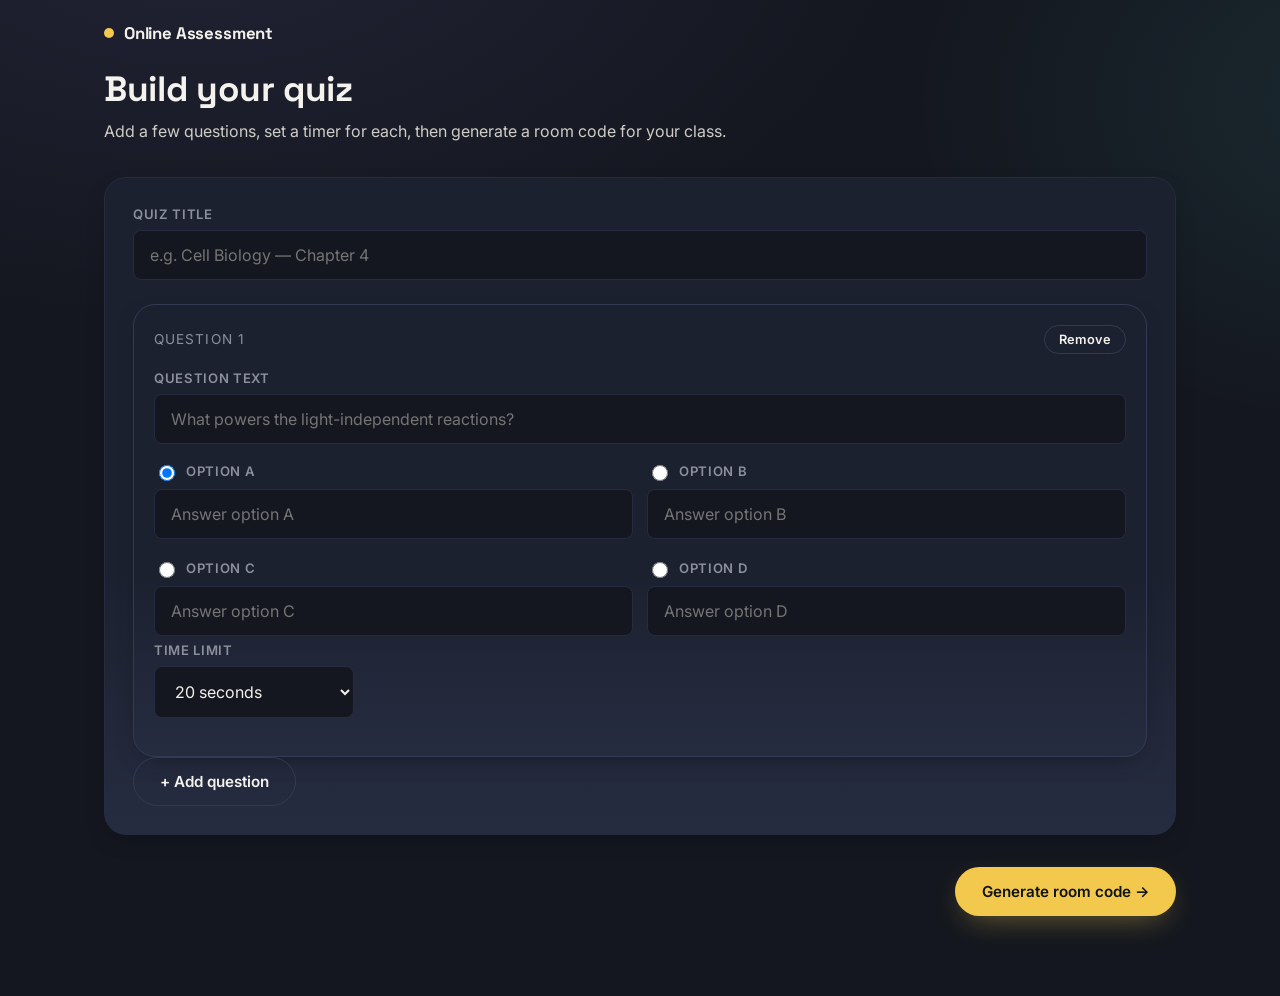
==== online-assessment/teacher.html @ 54f0aced "Initial Kahoot assessment project" ====
<!DOCTYPE html>
<html lang="en">
<head>
<meta charset="UTF-8">
<meta name="viewport" content="width=device-width, initial-scale=1.0">
<title>Teacher Dashboard — Online Assessment</title>
<link rel="stylesheet" href="css/style.css">
</head>
<body>

  <div class="wrap">
    <header class="topbar">
      <a class="brand" href="index.html"><span class="dot"></span> Online&nbsp;Assessment</a>
      <span id="statusChip" class="live-chip hidden"><span class="ld"></span> <span id="statusText">Live</span></span>
    </header>

    <main style="padding-bottom:80px;">

      <!-- ================= BUILD PANEL ================= -->
      <section id="buildPanel">
        <h1 class="reveal" style="font-size:2.2rem;">Build your quiz</h1>
        <p class="reveal mt-8" style="animation-delay:.05s;">Add a few questions, set a timer for each, then generate a room code for your class.</p>

        <div class="card reveal mt-32" style="padding:28px; animation-delay:.1s;">
          <div class="field">
            <label for="quizTitle">Quiz title</label>
            <input id="quizTitle" type="text" placeholder="e.g. Cell Biology — Chapter 4" />
          </div>
          <div id="questionsList"></div>
          <button class="btn btn-ghost" id="addQuestionBtn" type="button">+ Add question</button>
        </div>

        <div class="row mt-32" style="justify-content:flex-end;">
          <button class="btn btn-primary" id="createSessionBtn" type="button">Generate room code →</button>
        </div>
      </section>

      <!-- ================= WAITING ROOM PANEL ================= -->
      <section id="waitPanel" class="hidden">
        <div class="card reveal" style="padding:40px; text-align:center;">
          <p class="muted small" style="text-transform:uppercase; letter-spacing:.1em;">Room code</p>
          <div id="roomCodeDisplay" class="room-code mt-8"></div>
          <p class="mt-16 small">Students go to <strong>student.html</strong> and enter this code.</p>
          <div class="center mt-24">
            <div class="pulse-orb">
              <span class="ring"></span><span class="ring"></span><span class="ring"></span><span class="ring"></span>
              <div class="core"></div>
            </div>
          </div>
        </div>

        <div class="card mt-24" style="padding:28px;">
          <div class="row" style="justify-content:space-between;">
            <h3>Students joined</h3>
            <span id="joinCount" class="live-chip"><span class="ld"></span> 0 joined</span>
          </div>
          <div id="studentGrid" class="student-grid mt-16"></div>
          <p id="emptyJoin" class="muted small mt-16">Waiting for the first student to join…</p>
        </div>

        <div class="row mt-32" style="justify-content:flex-end;">
          <button class="btn btn-primary" id="startQuizBtn" type="button" disabled>Start quiz</button>
        </div>
      </section>

      <!-- ================= LIVE MONITOR PANEL ================= -->
      <section id="livePanel" class="hidden">
        <div class="row" style="justify-content:space-between; align-items:flex-start; flex-wrap:wrap; gap:16px;">
          <div>
            <p class="muted small" style="text-transform:uppercase; letter-spacing:.1em;">Question <span id="qIndex">1</span> of <span id="qTotal">1</span></p>
            <h2 id="qTextLive" style="font-size:1.6rem; margin-top:6px; max-width:560px;"></h2>
          </div>
          <div id="teacherTimer" class="timer-ring">
            <svg width="110" height="110">
              <circle class="track" cx="55" cy="55" r="48"></circle>
              <circle class="bar" cx="55" cy="55" r="48"></circle>
            </svg>
            <div class="num" id="teacherTimerNum">--</div>
          </div>
        </div>

        <div class="progress-dots mt-16" id="progressDots"></div>

        <div id="liveOptions" class="stack gap-12 mt-24"></div>

        <div class="card mt-24" style="padding:22px;">
          <div class="row" style="justify-content:space-between;">
            <span class="small muted">Answered</span>
            <span id="answeredCount" class="small text-teal">0 / 0</span>
          </div>
        </div>

        <div class="row mt-32" style="justify-content:flex-end; gap:12px;">
          <button class="btn btn-ghost" id="endQuizBtn" type="button">End quiz</button>
          <button class="btn btn-primary" id="nextQBtn" type="button">Next question →</button>
        </div>
      </section>

    </main>
  </div>

  <script src="js/firebase-config.js"></script>
  <script src="js/teacher.js"></script>
</body>
</html>
---- online-assessment/css/style.css ----
/* ============================================================
   ONLINE ASSESSMENT — Design System
   Theme: "Live Chalkboard" — a classroom at the moment a signal
   goes out live. Ink-slate surfaces, chalk-dust particles, and
   concentric "broadcast" pulse rings mark anything happening
   in real time (room codes, timers, live joins, live scores).
   ============================================================ */

@import url('https://fonts.googleapis.com/css2?family=Space+Grotesk:wght@500;600;700&family=Inter:wght@400;500;600;700&family=JetBrains+Mono:wght@500;700&display=swap');

:root{
  --ink-950:#0F1219;
  --ink-900:#14171F;
  --ink-800:#1C2130;
  --ink-700:#262C40;
  --ink-600:#333B54;
  --chalk-100:#F4F2ED;
  --chalk-300:#CFCDC6;
  --chalk-500:#8C8F9C;

  --amber:#F2C94C;
  --amber-dim:#B99537;
  --teal:#4ECDC4;
  --coral:#FF6B6B;
  --violet:#9B8CFF;

  --radius-sm:8px;
  --radius-md:14px;
  --radius-lg:22px;

  --shadow-soft: 0 20px 60px -20px rgba(0,0,0,.55);
  --shadow-tight: 0 8px 24px -12px rgba(0,0,0,.5);

  --ease-out: cubic-bezier(.16,1,.3,1);
  --ease-spring: cubic-bezier(.34,1.56,.64,1);

  --font-display:'Space Grotesk', sans-serif;
  --font-body:'Inter', sans-serif;
  --font-mono:'JetBrains Mono', monospace;
}

*,*::before,*::after{ box-sizing:border-box; }
html{ scroll-behavior:smooth; }

body{
  margin:0;
  min-height:100vh;
  background:
    radial-gradient(1200px 700px at 15% -10%, rgba(155,140,255,.10), transparent 60%),
    radial-gradient(900px 600px at 110% 10%, rgba(78,205,196,.10), transparent 55%),
    var(--ink-900);
  color:var(--chalk-100);
  font-family:var(--font-body);
  -webkit-font-smoothing:antialiased;
  overflow-x:hidden;
  position:relative;
}

h1,h2,h3,h4{
  font-family:var(--font-display);
  margin:0;
  letter-spacing:-.01em;
}

p{ margin:0; color:var(--chalk-300); line-height:1.6; }

a{ color:inherit; text-decoration:none; }

button{ font-family:inherit; cursor:pointer; }

::selection{ background:var(--amber); color:var(--ink-950); }

:focus-visible{
  outline:2px solid var(--amber);
  outline-offset:3px;
  border-radius:6px;
}

/* ---------- chalk-dust ambient layer ---------- */
.dust-field{
  position:fixed;
  inset:0;
  pointer-events:none;
  z-index:0;
  overflow:hidden;
}
.dust{
  position:absolute;
  bottom:-10px;
  width:var(--s,3px);
  height:var(--s,3px);
  border-radius:50%;
  background:var(--chalk-300);
  opacity:0;
  animation:drift var(--dur,14s) linear infinite;
  animation-delay:var(--delay,0s);
}
@keyframes drift{
  0%{ transform:translateY(0) translateX(0); opacity:0; }
  8%{ opacity:.35; }
  92%{ opacity:.2; }
  100%{ transform:translateY(-110vh) translateX(var(--x,40px)); opacity:0; }
}
@media (prefers-reduced-motion: reduce){
  .dust{ animation:none; display:none; }
}

.wrap{
  position:relative;
  z-index:1;
  max-width:1120px;
  margin:0 auto;
  padding:0 24px;
}

/* ---------- top bar ---------- */
.topbar{
  display:flex;
  align-items:center;
  justify-content:space-between;
  padding:22px 0;
}
.brand{
  display:flex;
  align-items:center;
  gap:10px;
  font-family:var(--font-display);
  font-weight:700;
  font-size:1.05rem;
  letter-spacing:-.01em;
}
.brand .dot{
  width:10px; height:10px; border-radius:50%;
  background:var(--amber);
  box-shadow:0 0 0 0 rgba(242,201,76,.6);
  animation:brand-pulse 2.4s var(--ease-out) infinite;
}
@keyframes brand-pulse{
  0%{ box-shadow:0 0 0 0 rgba(242,201,76,.55); }
  70%{ box-shadow:0 0 0 10px rgba(242,201,76,0); }
  100%{ box-shadow:0 0 0 0 rgba(242,201,76,0); }
}

/* ---------- buttons ---------- */
.btn{
  display:inline-flex;
  align-items:center;
  justify-content:center;
  gap:8px;
  padding:14px 26px;
  border-radius:999px;
  border:1px solid transparent;
  font-weight:600;
  font-size:.95rem;
  transition:transform .25s var(--ease-spring), box-shadow .25s var(--ease-out), background .2s, border-color .2s;
  position:relative;
  overflow:hidden;
}
.btn:active{ transform:scale(.96); }

.btn-primary{
  background:var(--amber);
  color:var(--ink-950);
  box-shadow:0 10px 30px -10px rgba(242,201,76,.45);
}
.btn-primary:hover{ transform:translateY(-2px); box-shadow:0 14px 36px -10px rgba(242,201,76,.55); }

.btn-ghost{
  background:transparent;
  border-color:var(--ink-600);
  color:var(--chalk-100);
}
.btn-ghost:hover{ border-color:var(--teal); color:var(--teal); transform:translateY(-2px); }

.btn-teal{
  background:var(--teal);
  color:var(--ink-950);
  box-shadow:0 10px 30px -10px rgba(78,205,196,.45);
}
.btn-teal:hover{ transform:translateY(-2px); }

.btn[disabled]{ opacity:.45; pointer-events:none; }

.btn .ripple{
  position:absolute;
  border-radius:50%;
  background:rgba(255,255,255,.5);
  transform:scale(0);
  animation:ripple .6s var(--ease-out) forwards;
  pointer-events:none;
}
@keyframes ripple{ to{ transform:scale(1); opacity:0; } }

/* ---------- cards / surfaces ---------- */
.card{
  background:linear-gradient(180deg, var(--ink-800), var(--ink-800) 60%, var(--ink-700));
  border:1px solid var(--ink-700);
  border-radius:var(--radius-lg);
  box-shadow:var(--shadow-tight);
}

.reveal{
  opacity:0;
  transform:translateY(18px);
  animation:reveal-up .7s var(--ease-out) forwards;
}
@keyframes reveal-up{
  to{ opacity:1; transform:translateY(0); }
}

/* ---------- broadcast pulse rings (signature element) ---------- */
.pulse-orb{
  position:relative;
  width:120px; height:120px;
  display:flex; align-items:center; justify-content:center;
}
.pulse-orb .core{
  width:44px; height:44px;
  border-radius:50%;
  background:radial-gradient(circle at 35% 30%, #fff5d6, var(--amber) 60%, var(--amber-dim));
  box-shadow:0 0 40px rgba(242,201,76,.55);
  z-index:2;
}
.pulse-orb .ring{
  position:absolute;
  inset:0;
  border-radius:50%;
  border:1.5px solid var(--amber);
  opacity:0;
  animation:ring-out 2.6s var(--ease-out) infinite;
}
.pulse-orb .ring:nth-child(2){ animation-delay:.65s; }
.pulse-orb .ring:nth-child(3){ animation-delay:1.3s; }
.pulse-orb .ring:nth-child(4){ animation-delay:1.95s; }
@keyframes ring-out{
  0%{ transform:scale(.35); opacity:.65; }
  100%{ transform:scale(1); opacity:0; }
}

/* small inline live-dot for status chips */
.live-chip{
  display:inline-flex; align-items:center; gap:8px;
  padding:6px 14px 6px 10px;
  border-radius:999px;
  background:rgba(78,205,196,.12);
  border:1px solid rgba(78,205,196,.35);
  color:var(--teal);
  font-size:.78rem;
  font-weight:600;
  letter-spacing:.03em;
  text-transform:uppercase;
}
.live-chip .ld{
  width:8px; height:8px; border-radius:50%;
  background:var(--teal);
  animation:brand-pulse 1.8s ease-out infinite;
}

/* ---------- room code display ---------- */
.room-code{
  font-family:var(--font-mono);
  font-weight:700;
  letter-spacing:.28em;
  font-size:clamp(2.4rem, 6vw, 4rem);
  color:var(--amber);
  text-shadow:0 0 30px rgba(242,201,76,.35);
}
.room-code .char{
  display:inline-block;
  animation:code-in .5s var(--ease-spring) backwards;
}

@keyframes code-in{
  0%{ opacity:0; transform:translateY(-14px) rotateX(60deg); }
  100%{ opacity:1; transform:translateY(0) rotateX(0); }
}

/* ---------- circular countdown timer ---------- */
.timer-ring{ position:relative; width:110px; height:110px; }
.timer-ring svg{ transform:rotate(-90deg); }
.timer-ring circle{ fill:none; stroke-width:7; }
.timer-ring .track{ stroke:var(--ink-700); }
.timer-ring .bar{
  stroke:var(--amber);
  stroke-linecap:round;
  transition:stroke-dashoffset 1s linear, stroke .3s;
}
.timer-ring.urgent .bar{ stroke:var(--coral); }
.timer-ring .num{
  position:absolute; inset:0;
  display:flex; align-items:center; justify-content:center;
  font-family:var(--font-mono);
  font-weight:700;
  font-size:1.6rem;
}
.timer-ring.urgent .num{ color:var(--coral); animation:tick 1s ease-in-out infinite; }
@keyframes tick{ 0%,100%{ transform:scale(1); } 50%{ transform:scale(1.12); } }

/* ---------- option cards (quiz answers) ---------- */
.opt{
  display:flex;
  align-items:center;
  gap:14px;
  padding:18px 20px;
  border-radius:var(--radius-md);
  border:1.5px solid var(--ink-600);
  background:var(--ink-800);
  transition:transform .18s var(--ease-spring), border-color .2s, background .2s, box-shadow .2s;
  cursor:pointer;
  position:relative;
  overflow:hidden;
}
.opt:hover{ transform:translateX(4px); border-color:var(--violet); }
.opt .tag{
  width:34px; height:34px; flex:0 0 auto;
  border-radius:9px;
  background:var(--ink-700);
  display:flex; align-items:center; justify-content:center;
  font-family:var(--font-mono); font-weight:700; font-size:.85rem;
  color:var(--chalk-300);
  transition:background .2s, color .2s;
}
.opt.selected{
  border-color:var(--violet);
  background:linear-gradient(90deg, rgba(155,140,255,.14), transparent);
  transform:translateX(6px);
}
.opt.selected .tag{ background:var(--violet); color:var(--ink-950); }
.opt.correct{
  border-color:var(--teal);
  background:linear-gradient(90deg, rgba(78,205,196,.16), transparent);
  animation:correct-flash .6s var(--ease-out);
}
.opt.correct .tag{ background:var(--teal); color:var(--ink-950); }
.opt.wrong{
  border-color:var(--coral);
  background:linear-gradient(90deg, rgba(255,107,107,.14), transparent);
  animation:shake .45s var(--ease-out);
}
.opt.wrong .tag{ background:var(--coral); color:var(--ink-950); }
.opt.locked{ pointer-events:none; opacity:.65; }

@keyframes correct-flash{
  0%{ box-shadow:0 0 0 0 rgba(78,205,196,.5); }
  60%{ box-shadow:0 0 0 14px rgba(78,205,196,0); }
}
@keyframes shake{
  0%,100%{ transform:translateX(6px); }
  20%{ transform:translateX(-4px); }
  40%{ transform:translateX(4px); }
  60%{ transform:translateX(-3px); }
  80%{ transform:translateX(3px); }
}

/* fill bar showing % of class who picked this option (teacher live view) */
.opt .fill{
  position:absolute; inset:0;
  width:0%;
  background:rgba(255,255,255,.05);
  transition:width .8s var(--ease-out);
  z-index:0;
}
.opt > *:not(.fill){ position:relative; z-index:1; }

/* ---------- question slide transition ---------- */
.q-stage{ position:relative; min-height:1px; }
.q-slide{
  animation:q-in .55s var(--ease-out) both;
}
.q-slide.leaving{
  animation:q-out .35s var(--ease-out) both;
}
@keyframes q-in{
  0%{ opacity:0; transform:translateX(40px) scale(.98); }
  100%{ opacity:1; transform:translateX(0) scale(1); }
}
@keyframes q-out{
  0%{ opacity:1; transform:translateX(0); }
  100%{ opacity:0; transform:translateX(-40px); }
}

/* ---------- progress dots (question N of M) ---------- */
.progress-dots{ display:flex; gap:6px; }
.progress-dots i{
  width:22px; height:5px; border-radius:3px;
  background:var(--ink-600);
  transition:background .3s, width .3s;
}
.progress-dots i.done{ background:var(--teal); }
.progress-dots i.active{ background:var(--amber); width:32px; }

/* ---------- leaderboard ---------- */
.lb-row{
  display:grid;
  grid-template-columns:44px 1fr auto;
  gap:16px;
  align-items:center;
  padding:16px 18px;
  border-radius:var(--radius-md);
  background:var(--ink-800);
  border:1px solid var(--ink-700);
  margin-bottom:10px;
  transition:transform .5s var(--ease-spring), box-shadow .3s;
  animation:lb-in .6s var(--ease-out) both;
}
@keyframes lb-in{
  0%{ opacity:0; transform:translateY(14px); }
  100%{ opacity:1; transform:translateY(0); }
}
.lb-row.rank-1{ border-color:var(--amber); box-shadow:0 0 30px -8px rgba(242,201,76,.4); }
.lb-row.rank-2{ border-color:var(--chalk-300); }
.lb-row.rank-3{ border-color:var(--amber-dim); }
.lb-rank{
  font-family:var(--font-mono); font-weight:700;
  color:var(--chalk-500);
  font-size:1.1rem;
}
.lb-row.rank-1 .lb-rank{ color:var(--amber); font-size:1.3rem; }
.lb-bar-track{
  height:8px; border-radius:5px;
  background:var(--ink-700);
  overflow:hidden;
  margin-top:8px;
}
.lb-bar-fill{
  height:100%;
  border-radius:5px;
  background:linear-gradient(90deg, var(--teal), var(--amber));
  width:0%;
  transition:width 1.1s var(--ease-out);
}
.lb-score{
  font-family:var(--font-mono); font-weight:700; font-size:1.2rem;
  color:var(--amber);
}

/* trophy bounce for #1 */
.trophy{
  display:inline-block;
  animation:bounce 1.8s ease-in-out infinite;
}
@keyframes bounce{
  0%,100%{ transform:translateY(0) rotate(0); }
  50%{ transform:translateY(-6px) rotate(-6deg); }
}

/* ---------- confetti burst ---------- */
.confetti-layer{
  position:fixed; inset:0; pointer-events:none; z-index:50; overflow:hidden;
}
.confetto{
  position:absolute; top:-20px;
  width:8px; height:14px;
  opacity:0;
  animation:confetti-fall var(--dur,3.2s) ease-in forwards;
}
@keyframes confetti-fall{
  0%{ opacity:1; transform:translateY(0) rotate(0deg); }
  100%{ opacity:.9; transform:translateY(105vh) rotate(var(--rot,540deg)); }
}

/* ---------- joined students list (teacher waiting room) ---------- */
.student-grid{
  display:flex; flex-wrap:wrap; gap:10px;
}
.student-chip{
  display:flex; align-items:center; gap:8px;
  padding:9px 14px 9px 9px;
  background:var(--ink-800);
  border:1px solid var(--ink-700);
  border-radius:999px;
  animation:chip-pop .45s var(--ease-spring) both;
}
@keyframes chip-pop{
  0%{ opacity:0; transform:scale(.6); }
  100%{ opacity:1; transform:scale(1); }
}
.student-chip .avatar{
  width:26px; height:26px; border-radius:50%;
  display:flex; align-items:center; justify-content:center;
  font-size:.72rem; font-weight:700;
  color:var(--ink-950);
  flex:0 0 auto;
}

/* ---------- form fields ---------- */
.field{ display:flex; flex-direction:column; gap:8px; margin-bottom:18px; }
.field label{ font-size:.82rem; font-weight:600; color:var(--chalk-500); text-transform:uppercase; letter-spacing:.05em; }
.field input, .field select, .field textarea{
  background:var(--ink-900);
  border:1.5px solid var(--ink-700);
  color:var(--chalk-100);
  padding:14px 16px;
  border-radius:var(--radius-sm);
  font-family:inherit;
  font-size:1rem;
  transition:border-color .2s, box-shadow .2s;
}
.field input:focus, .field select:focus, .field textarea:focus{
  border-color:var(--amber);
  box-shadow:0 0 0 4px rgba(242,201,76,.12);
  outline:none;
}
.field .otp{
  font-family:var(--font-mono);
  letter-spacing:.5em;
  text-align:center;
  font-size:1.6rem;
  text-transform:uppercase;
}

/* ---------- toast ---------- */
.toast{
  position:fixed; bottom:26px; left:50%;
  transform:translateX(-50%) translateY(20px);
  background:var(--ink-800);
  border:1px solid var(--ink-600);
  padding:14px 22px;
  border-radius:999px;
  box-shadow:var(--shadow-soft);
  opacity:0;
  transition:opacity .3s var(--ease-out), transform .3s var(--ease-out);
  z-index:100;
  font-size:.9rem;
  font-weight:500;
}
.toast.show{ opacity:1; transform:translateX(-50%) translateY(0); }

/* ---------- utility ---------- */
.center{ display:flex; align-items:center; justify-content:center; }
.stack{ display:flex; flex-direction:column; }
.row{ display:flex; align-items:center; }
.gap-8{ gap:8px; } .gap-12{ gap:12px; } .gap-16{ gap:16px; } .gap-24{ gap:24px; }
.mt-8{margin-top:8px;} .mt-16{margin-top:16px;} .mt-24{margin-top:24px;} .mt-32{margin-top:32px;} .mt-48{margin-top:48px;}
.muted{ color:var(--chalk-500); }
.text-teal{ color:var(--teal); }
.text-amber{ color:var(--amber); }
.text-coral{ color:var(--coral); }
.small{ font-size:.85rem; }
.hidden{ display:none !important; }

@media (max-width: 640px){
  .lb-row{ grid-template-columns:32px 1fr auto; padding:12px 14px; }
  .room-code{ letter-spacing:.18em; }
}
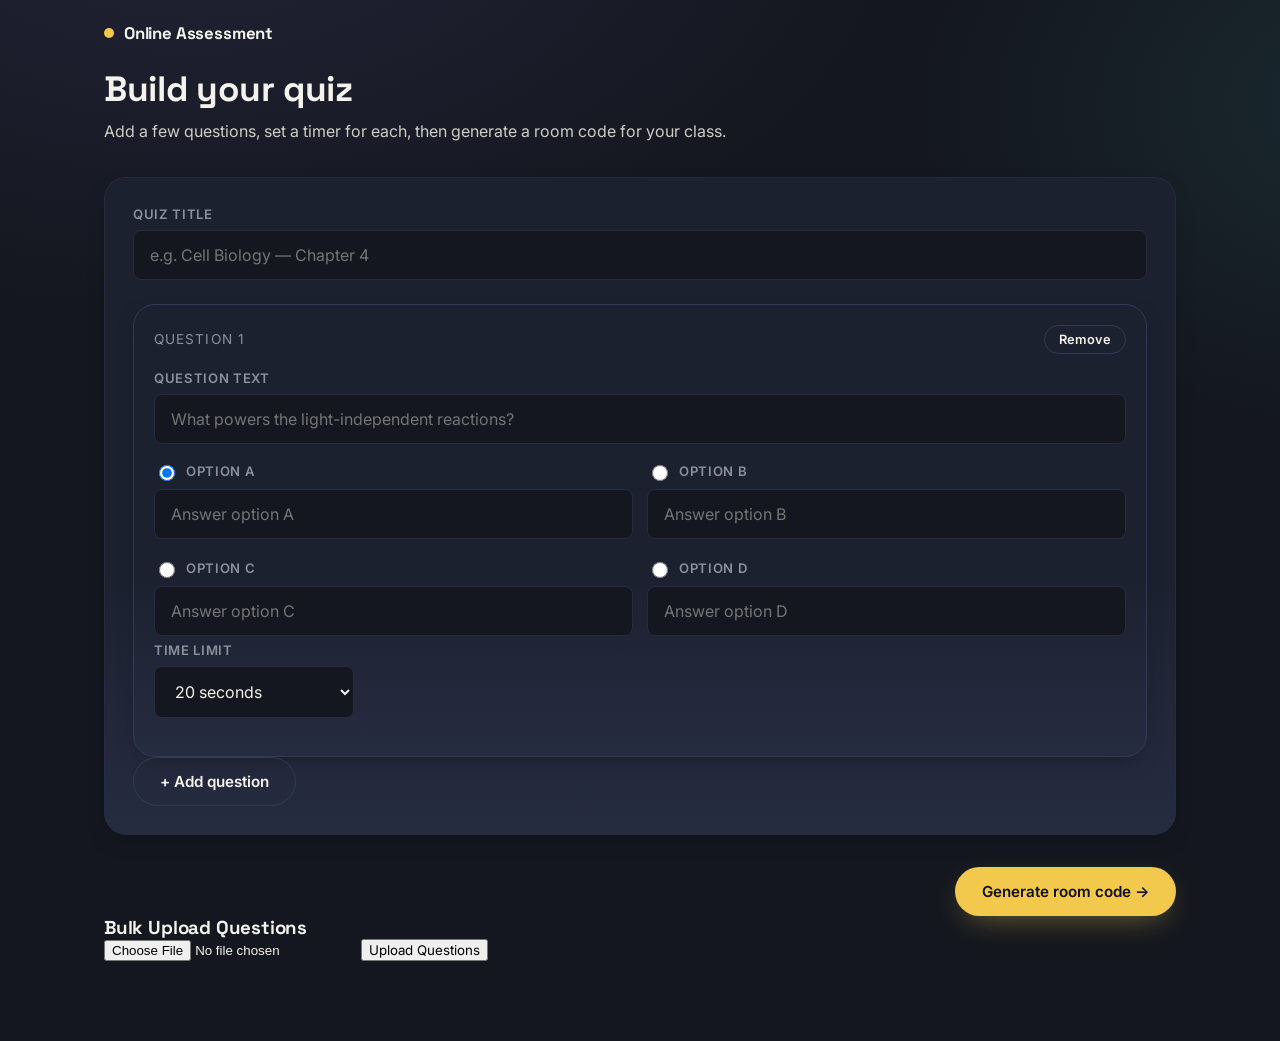
==== commit 66e106dc: "teacher.html" ====
--- a/online-assessment/teacher.html
+++ b/online-assessment/teacher.html
@@ -95,7 +95,14 @@
           <button class="btn btn-primary" id="nextQBtn" type="button">Next question →</button>
         </div>
       </section>
+    <div class="upload-section">
+  <h3>Bulk Upload Questions</h3>
+  <input type="file" id="bulkFile" accept=".txt,.doc,.docx" />
+  <button id="uploadBtn">Upload Questions</button>
+  <p id="uploadStatus"></p>
+</div>
 
+<script type="module" src="js/bulk-upload.js"></script>
     </main>
   </div>
 
